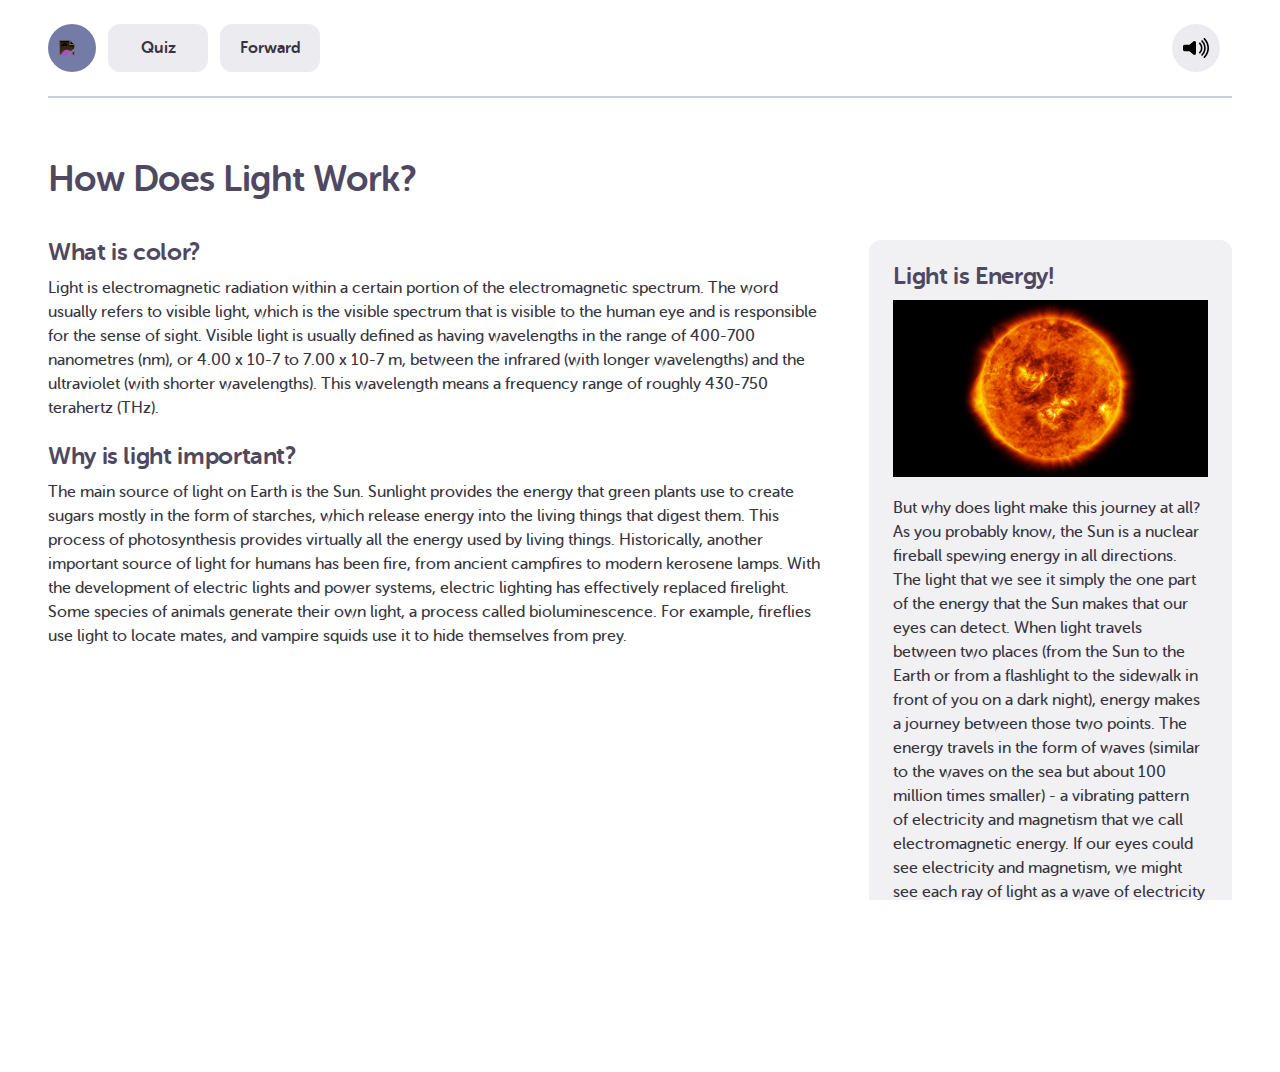
==== page1.html @ 5d329554 "Initial file upload" ====
<!DOCTYPE html>
<html>

<head>
	<link rel="stylesheet" href="normalize.css">
	<link rel="stylesheet" href="stylebasis.css">
	<link rel="stylesheet" href="css/magnify.css">
	<script src="https://cdnjs.cloudflare.com/ajax/libs/jquery/3.3.1/jquery.min.js"></script>
	<script src="https://cdnjs.cloudflare.com/ajax/libs/jqueryui/1.12.1/jquery-ui.min.js"></script>
	<script src="js/barba.min.js" type="text/javascript"></script>
	<script type="text/javascript" src="js/soundjs.min.js"></script>
	<script type="text/javascript" src="js/functions.js"></script>
	<script type="text/javascript" src="js/anime.min.js"></script>
	<script type="text/javascript" src="js/jquery.magnify.js"></script>
</head>
<div id="barba-wrapper">
	<div class="barba-container">
		<header class="header_top">
			<nav class="nav_top">
				<a href="index.html"><button class="nav_button--context nav_button--featured" data-button-type="home" ontouchstart=""><img src='assets/icons/home@SVG.svg'></button></a>
				<button class="nav_button--standard quiz_open" data-button-type="quiz" ontouchstart=""><span>Quiz</span></button>
				<div class="nav_segmented" data-button-type="navigation">
					<a class="nav_link--forward"><button class="nav_segmented_item"><span>Forward</span></button></a>
				</div>
				<button class="nav_button--context sound_settings" data-button-type="sound" ontouchstart=""><img src='assets/icons/volume@SVG.svg'><span>Sound</span></button>
			</nav>
		</header>

		<body onload="loadSound();">
			<main class="main_content">
				<div class="overlay"></div>
				<section class="quiz_module">
					<h2>Quiz<button class="nav_button nav_button--context quiz_close" ontouchstart=""><img src='assets/icons/crossRed@SVG.svg'><span>Clear</span></button></h2>
					<article class="question" id="question_1">
						<p><strong>Question 1.</strong>Light is a form of...?</p>
						<label>
							<input type="radio" name="question_1_options" correct="true">
							<span class="inner_check"></span><span class="outer_check"></span>
							Energy
						</label>
						<label>
							<input type="radio" name="question_1_options">
							<span class="inner_check"></span><span class="outer_check"></span>
							Force
						</label>
						<label>
							<input type="radio" name="question_1_options">
							<span class="inner_check"></span><span class="outer_check"></span>
							Colour
						</label>
					</article>
					<article class="question" id="question_2">
						<p><strong>Question 2.</strong>The colour of light is dependent on the light's...</p>
						<label>
							<input type="radio" name="question_2_options">
							<span class="inner_check"></span><span class="outer_check"></span>
							Strength
						</label>
						<label>
							<input type="radio" name="question_2_options">
							<span class="inner_check"></span><span class="outer_check"></span>
							Diameter
						</label>
						<label>
							<input type="radio" name="question_2_options" correct="true">
							<span class="inner_check"></span><span class="outer_check"></span>
							Wavelength
						</label>
					</article>
					<article class="question" id="question_3">
						<p><strong>Question 2.</strong>If you were painting, what form of color mixing would you be using?</p>
						<label>
							<input type="radio" name="question_3_options" correct="true">
							<span class="inner_check"></span><span class="outer_check"></span>
							Subtractive Color Mixing
						</label>
						<label>
							<input type="radio" name="question_3_options">
							<span class="inner_check"></span><span class="outer_check"></span>
							Additive Color Mixing
						</label>
						<label>
							<input type="radio" name="question_3_options">
							<span class="inner_check"></span><span class="outer_check"></span>
							Attractive Colour Mixing
						</label>
					</article>
					<article class="question" id="question_4">
						<p><strong>Question 2.</strong>If you were mixing colours on a screen, this would be an example of...?</p>
						<label>
							<input type="radio" name="question_4_options">
							<span class="inner_check"></span><span class="outer_check"></span>
							Aggressive Color Mixing
						</label>
						<label>
							<input type="radio" name="question_4_options" correct="true">
							<span class="inner_check"></span><span class="outer_check"></span>
							Additive Color Mixing
						</label>
						<label>
							<input type="radio" name="question_4_options">
							<span class="inner_check"></span><span class="outer_check"></span>
							Supportive Color Mixing
						</label>
					</article>
					<div class="feedback_container"></div>
					<button class="nav_button nav_button--standard nav_button--validate" ontouchstart=""><span>Submit</span></button>
				</section>
				<section class="page">
					<h1>How Does Light Work?</h1>
					<div class="article_content">
						<article>
							<h2>What is color?</h2>
							<p>Light is electromagnetic radiation within a certain portion of the electromagnetic spectrum. The word usually refers to visible light, which is the visible spectrum that is visible to the human eye and is responsible for the sense of sight. Visible light is usually defined as having wavelengths in the range of 400-700 nanometres (nm), or 4.00 x 10-7 to 7.00 x 10-7 m, between the infrared (with longer wavelengths) and the ultraviolet (with shorter wavelengths). This wavelength means a frequency range of roughly 430-750 terahertz (THz).</p>
						</article>
						<article>
							<h2>Why is light important?</h2>
							<p>The main source of light on Earth is the Sun. Sunlight provides the energy that green plants use to create sugars mostly in the form of starches, which release energy into the living things that digest them. This process of photosynthesis provides virtually all the energy used by living things. Historically, another important source of light for humans has been fire, from ancient campfires to modern kerosene lamps. With the development of electric lights and power systems, electric lighting has effectively replaced firelight. Some species of animals generate their own light, a process called bioluminescence. For example, fireflies use light to locate mates, and vampire squids use it to hide themselves from prey.</p>
						</article>
					</div>
					<aside>
						<h2>Light is Energy!</h2>
						<img src="assets/images/sun.jpg">
						<p>But why does light make this journey at all? As you probably know, the Sun is a nuclear fireball spewing energy in all directions. The light that we see it simply the one part of the energy that the Sun makes that our eyes can detect. When light travels between two places (from the Sun to the Earth or from a flashlight to the sidewalk in front of you on a dark night), energy makes a journey between those two points. The energy travels in the form of waves (similar to the waves on the sea but about 100 million times smaller) - a vibrating pattern of electricity and magnetism that we call electromagnetic energy. If our eyes could see electricity and magnetism, we might see each ray of light as a wave of electricity vibrating in one direction and a wave of magnetism vibrating at right angles to it. These two waves would travel in step and at the speed of light.</p>
					</aside>
				</section>
			</main>
		</body>
	</div>
</div>

</html>
---- stylebasis.css ----
@import url(fonts.css);
* {
  font-family: 'MuseoSansRounded', -apple-system;
  box-sizing: border-box;
  -webkit-tap-highlight-color: transparent;
  margin: 0; }

:root {
  --ui-background: white;
  --ui-general: #ecebef;
  --ui-general-hover: #d0ccdb;
  --ui-general-active: #b3acc8;
  --ui-general-transparent: rgba(236, 235, 239, 0.75);
  --ui-featured: #737BA6;
  --ui-featured-hover: #666397;
  --ui-featured-active: #625284;
  --ui-separator: rgba(152, 164, 184, 0.5);
  --text-header: #4e4860;
  --text-body: #373441;
  --ui-error: rgba(255, 128, 154, 0.3);
  --ui-error-hover: rgba(255, 77, 114, 0.3);
  --ui-error-active: rgba(255, 26, 73, 0.3);
  --ui-error-text: #b30025;
  --ui-valid: rgba(63, 255, 159, 0.3);
  --ui-valid-hover: rgba(12, 255, 134, 0.3);
  --ui-valid-active: rgba(0, 216, 108, 0.3);
  --ui-valid-text: #007239; }

.darkmode {
  --ui-background: #1f1e24;
  --ui-general: #373441;
  --ui-general-hover: #4e4860;
  --ui-general-active: #625784;
  --ui-general-transparent: rgba(55, 52, 65, 0.75);
  --ui-featured: #625284;
  --ui-featured-hover: #666397;
  --ui-featured-active: #737BA6;
  --ui-separator: rgba(102, 99, 151, 0.5);
  --text-header: white;
  --text-body: #b3acc8;
  --ui-error: rgba(179, 0, 37, 0.3);
  --ui-error-hover: rgba(230, 0, 47, 0.3);
  --ui-error-active: rgba(255, 26, 73, 0.3);
  --ui-error-text: #ff809a;
  --ui-valid: rgba(0, 114, 57, 0.3);
  --ui-valid-hover: rgba(0, 165, 83, 0.3);
  --ui-valid-active: rgba(0, 216, 108, 0.3);
  --ui-valid-text: #3fff9f; }
  .darkmode img {
    filter: invert(100%) !important; }

body,
html {
  height: 100%;
  position: relative;
  line-height: 1.5em;
  font-weight: 400;
  -webkit-font-smoothing: antialiased;
  color: var(--text-body);
  overflow-x: hidden;
  background: var(--ui-background);
  transition: all 0.5s ease; }

h1,
h2,
h3,
h4,
h5 {
  color: var(--text-header);
  letter-spacing: -0.015em;
  font-weight: 700; }

h1 {
  font-size: 2.25em; }

h2 {
  font-size: 1.5em; }

a {
  height: 100%;
  text-decoration: none; }

.overlay {
  width: 100vw;
  height: 100vh;
  position: fixed;
  left: 0;
  top: 0;
  z-index: 20;
  opacity: 0;
  visibility: hidden;
  transition: all 0.3s ease;
  background: #070708; }
  .overlay.open {
    visibility: visible;
    opacity: 0.75; }

header {
  height: 96px;
  width: 100%;
  display: flex;
  align-items: center; }
  header nav {
    width: 100%;
    height: calc(100% - 48px);
    display: grid;
    grid-gap: calc(48px / 4);
    grid-template-columns: auto auto auto 1fr auto auto auto;
    grid-template-areas: "button-home button-quiz toggle-navigation \a free-space \a context-settings context-sound context-help";
    align-items: center;
    padding: 0 48px; }
  header .nav_segmented {
    display: flex;
    height: 100%;
    width: auto;
    align-items: stretch;
    transition: all 0.1s ease;
    overflow: hidden;
    border-radius: 12px; }
    header .nav_segmented .nav_segmented_item {
      border-radius: 0; }
    header .nav_segmented:hover {
      background: var(--ui-general-hover);
      transform: scale(1.04); }
      header .nav_segmented:hover .nav_segmented_item {
        transform: scale(1); }
    header .nav_segmented:active {
      background: var(--ui-general-active);
      color: white;
      transform: scale(0.96); }
    header .nav_segmented a:first-child .nav_segmented_item {
      border-bottom-right-radius: 0;
      border-top-right-radius: 0; }
    header .nav_segmented a:last-child .nav_segmented_item {
      border-bottom-left-radius: 0;
      border-top-left-radius: 0; }

button {
  display: flex;
  align-items: center;
  min-width: 100px;
  height: 48px;
  appearance: none;
  border: 0;
  background: var(--ui-general);
  transition: all 0.1s ease;
  border-radius: 12px; }
  button:hover {
    background: var(--ui-general-hover);
    transform: scale(1.04); }
  button:active {
    background: var(--ui-general-active);
    color: white;
    transform: scale(0.96); }
  button span {
    display: block;
    width: 100%;
    text-align: center;
    font-weight: 600;
    color: var(--text-body); }
  button.muted {
    background: var(--ui-error); }
    button.muted:hover {
      background: var(--ui-error-hover); }
    button.muted:active {
      background: var(--ui-error-active); }
    button.muted img {
      filter: invert(0%) !important; }
  button.nav_button--context {
    min-width: 0;
    width: 48px;
    border-radius: 50%; }
    button.nav_button--context span {
      display: none; }
    button.nav_button--context img {
      width: 70%;
      object-fit: contain;
      margin: auto; }
  button.nav_button--featured {
    background-color: var(--ui-featured); }
    button.nav_button--featured:hover {
      background-color: var(--ui-featured-hover); }
    button.nav_button--featured:active {
      background-color: var(--ui-featured-active); }
    button.nav_button--featured img {
      filter: invert(100%) !important; }
  button.nav_button--validate {
    background: var(--ui-valid); }
    button.nav_button--validate:hover {
      background: var(--ui-valid-hover); }
    button.nav_button--validate:active {
      background: var(--ui-valid-active); }
    button.nav_button--validate span {
      color: var(--ui-valid-text); }
  button.nav_button.quiz_close {
    background: var(--ui-error); }
    button.nav_button.quiz_close:hover {
      background: var(--ui-error-hover); }
    button.nav_button.quiz_close:active {
      background: var(--ui-error-active); }
    button.nav_button.quiz_close span {
      color: var(--ui-error-text); }
    button.nav_button.quiz_close img {
      filter: invert(0%) !important; }

*[data-button-type="home"] {
  grid-area: button-home; }

*[data-button-type="quiz"] {
  grid-area: button-quiz; }

*[data-button-type="navigation"] {
  grid-area: toggle-navigation; }

*[data-button-type="settings"] {
  grid-area: context-settings; }

*[data-button-type="sound"] {
  grid-area: context-sound; }

*[data-button-type="help"] {
  grid-area: context-help; }

main {
  position: relative;
  height: calc(100% - 96px);
  padding: 48px; }
  main.welcome_container {
    text-align: center;
    display: grid;
    height: 100vh;
    place-items: center; }
    main.welcome_container section {
      grid-template-columns: 1fr;
      grid-column-gap: 0;
      height: auto; }
      main.welcome_container section iframe {
        flex: 1;
        width: 100%; }
      main.welcome_container section p {
        text-align: left; }
      main.welcome_container section button {
        margin: auto;
        margin-top: calc(48px / 2); }

section {
  display: grid;
  grid-template-columns: 1fr 1fr 1fr;
  grid-template-rows: 1fr auto;
  grid-row-gap: calc(48px / 2);
  grid-column-gap: 48px;
  grid-template-areas: "title title title" "content content aside";
  border-radius: 12px;
  height: 100%; }
  section h1 {
    grid-area: title; }
  section hr {
    border: 0;
    height: 2px;
    display: block;
    width: 100%;
    background: var(--ui-separator); }
  section.page:before {
    content: '';
    display: block;
    position: absolute;
    margin: 0;
    left: 48px;
    right: 48px;
    height: 2px;
    top: 0;
    background: var(--ui-separator); }
  section.color_module {
    height: calc(100vh - (96px * 2) - 48px); }
  section.quiz_module {
    z-index: 100;
    background: var(--ui-background);
    box-shadow: 0px 4px 24px rgba(0, 0, 0, 0.2);
    position: fixed;
    width: 60%;
    left: 20%;
    right: 20%;
    bottom: 5%;
    top: 5%;
    height: auto;
    padding: 48px;
    display: block;
    opacity: 0;
    overflow: scroll;
    visibility: hidden;
    transform: translateX(100vw);
    transition: 0.4s ease; }
    section.quiz_module.open {
      transform: translateX(0);
      opacity: 1;
      visibility: visible; }
    section.quiz_module > * + * {
      margin-top: calc(48px / 2); }
    section.quiz_module h2 {
      display: flex;
      align-items: center;
      font-weight: 700;
      justify-content: space-between; }
    section.quiz_module article {
      grid-area: content;
      background: var(--ui-general);
      padding: 12px;
      border-radius: 12px; }
      section.quiz_module article.answer_correct .quiz_message {
        padding: 4px;
        border-radius: calc(12px / 2);
        display: block;
        background-color: var(--ui-valid);
        color: var(--ui-valid-text); }
      section.quiz_module article.answer_incorrect .quiz_message {
        padding: 4px;
        border-radius: calc(12px / 2);
        display: block;
        background-color: var(--ui-error);
        color: var(--ui-error-text); }
      section.quiz_module article strong {
        display: block;
        color: var(--text-header); }
      section.quiz_module article label:not(:last-child) {
        margin-right: 12px; }
      section.quiz_module article label {
        padding: 6px 0;
        display: inline-flex;
        align-items: center;
        position: relative;
        padding-left: calc(32px + 12px); }
        section.quiz_module article label .inner_check, section.quiz_module article label .outer_check {
          display: block;
          position: absolute;
          left: 0px;
          top: 50%;
          left: 16px;
          transform: translate(-50%, -50%) scale(1);
          border-radius: 50%;
          transition: all 0.15s ease; }
        section.quiz_module article label .outer_check {
          background: var(--ui-general-hover);
          width: 32px;
          height: 32px; }
        section.quiz_module article label .inner_check {
          background: var(--ui-general);
          width: 28px;
          height: 28px;
          z-index: 2; }
        section.quiz_module article label input[type=radio] {
          display: none; }
        section.quiz_module article label:hover .outer_check {
          transform: translate(-50%, -50%) scale(0.95); }
        section.quiz_module article label:hover .inner_check {
          transform: translate(-50%, -50%) scale(0.8); }
        section.quiz_module article label:active .outer_check {
          transform: translate(-50%, -50%) scale(0.9); }
        section.quiz_module article label:active .inner_check {
          transform: translate(-50%, -50%) scale(0.65); }
        section.quiz_module article label input:checked ~ .inner_check {
          transform: translate(-50%, -50%) scale(0.15); }
        section.quiz_module article label input:checked ~ .outer_check {
          transform: translate(-50%, -50%) scale(1);
          background: var(--ui-featured); }
        section.quiz_module article label:hover input:checked ~ .inner_check {
          transform: translate(-50%, -50%) scale(0.2); }
        section.quiz_module article label:hover input:checked ~ .outer_check {
          transform: translate(-50%, -50%) scale(0.95);
          background: var(--ui-featured-hover); }
        section.quiz_module article label:active input:checked ~ .inner_check {
          transform: translate(-50%, -50%) scale(0.35); }
        section.quiz_module article label:active input:checked ~ .outer_check {
          transform: translate(-50%, -50%) scale(0.9);
          background: var(--ui-featured-active); }
  section.device_module {
    grid-template-areas: "title" "content";
    grid-template-columns: 1fr; }
    section.device_module .device_drawer {
      width: calc(100vw - (48px * 2));
      display: flex;
      flex-flow: row nowrap;
      border-top: 2px solid var(--ui-separator);
      border-bottom: 2px solid var(--ui-separator);
      padding: 48px 0;
      overflow-x: scroll; }
      section.device_module .device_drawer > div {
        padding: 48px;
        background: var(--ui-general-transparent);
        border-radius: 12px;
        min-width: 800px;
        display: inline-block;
        flex-flow: column nowrap;
        justify-content: flex-start;
        margin-top: 0; }
        section.device_module .device_drawer > div:not(:last-child) {
          margin-right: 48px; }
        section.device_module .device_drawer > div p {
          display: block; }
          section.device_module .device_drawer > div p strong {
            display: block;
            margin-top: 12px; }
      section.device_module .device_drawer .magnify {
        display: flex;
        justify-content: center; }
        section.device_module .device_drawer .magnify img {
          object-fit: contain; }
        section.device_module .device_drawer .magnify > .magnify_lens {
          width: 300px;
          height: 300px; }
  section .excerpt {
    margin-top: 24px;
    border-top: 2px solid var(--ui-separator);
    padding-top: 24px;
    display: flex;
    flex-flow: row nowrap;
    align-items: stretch; }
    section .excerpt img,
    section .excerpt iframe {
      display: block;
      width: 20%;
      height: 100%;
      object-fit: cover;
      margin-right: 24px; }
  section .article_content {
    grid-area: content; }
    section .article_content > * + * {
      margin-top: 24px; }
  section aside {
    grid-area: aside;
    background: var(--ui-general-transparent);
    border-radius: 12px;
    padding: calc(48px / 2);
    z-index: 10;
    -webkit-backdrop-filter: blur(32px); }
    section aside img {
      width: 100%; }
  section aside > * + *,
  section article > * + * {
    margin-top: 12px; }

.excerpt img,
.excerpt iframe,
.aside img {
  border-radius: calc(12px / 2); }

.color_module .box {
  position: absolute;
  background: transparent;
  left: 50%;
  top: 50%;
  width: 100%;
  height: 100%;
  transform: translate(-50%, -50%);
  transform-origin: center center; }
  .color_module .box .box_wrapper {
    isolation: isolate;
    position: relative;
    width: 100%;
    height: 100%; }
  .color_module .box .box_wrapper .pearl {
    position: absolute;
    background: inherit;
    border-radius: 50%;
    transform: translate(-50%, -50%) scale(0); }

.color_module#color_mix--subtractive .pearl {
  mix-blend-mode: multiply; }

.color_module#color_mix--additive .pearl {
  mix-blend-mode: screen; }

.context_menu {
  position: absolute;
  bottom: calc((96px - 48px) / 2);
  right: 0;
  padding: 0 48px;
  display: flex;
  height: 48px; }
  .context_menu > * + * {
    margin-left: calc(48px / 4); }
  .context_menu .nav_button--context img {
    filter: invert(100%); }
---- css/magnify.css ----
html.magnifying > body {
  overflow-x: hidden !important;
}
.magnify,
.magnify > .magnify-lens,
.magnify-mobile,
.lens-mobile { /* Reset */
  min-width: 0;
  min-height: 0;
  animation: none;
  border: none;
  float: none;
  margin: 0;
  opacity: 1;
  outline: none;
  overflow: visible;
  padding: 0;
  text-indent: 0;
  transform: none;
  transition: none;
}
.magnify {
  position: relative;
  width: auto;
  height: auto;
  box-shadow: none;
  display: inline-block;
  z-index: inherit;
}
.magnify > .magnify-lens { /* Magnifying lens */
  position: absolute;
  width: 200px;
  height: 200px;
  border-radius: 100%;
  /* Multiple box shadows to achieve the glass lens effect */
  box-shadow: 0 0 0 7px rgba(255, 255, 255, 0.85),
    0 0 7px 7px rgba(0, 0, 0, 0.25),
    inset 0 0 40px 2px rgba(0, 0, 0, 0.25);
  cursor: none;
  display: none;
  z-index: 99;
}
.magnify > .magnify-lens.loading {
  background: #333 !important;
  opacity: 0.8;
}
.magnify > .magnify-lens.loading:after { /* Loading text */
  position: absolute;
  top: 50%;
  left: 0;
  width: 100%;
  color: #fff;
  content: 'Loading...';
  font: italic normal 16px/1 Calibri, sans-serif;
  letter-spacing: 1px;
  margin-top: -8px;
  text-align: center;
  text-shadow: 0 0 2px rgba(51, 51, 51, 0.8);
  text-transform: none;
}
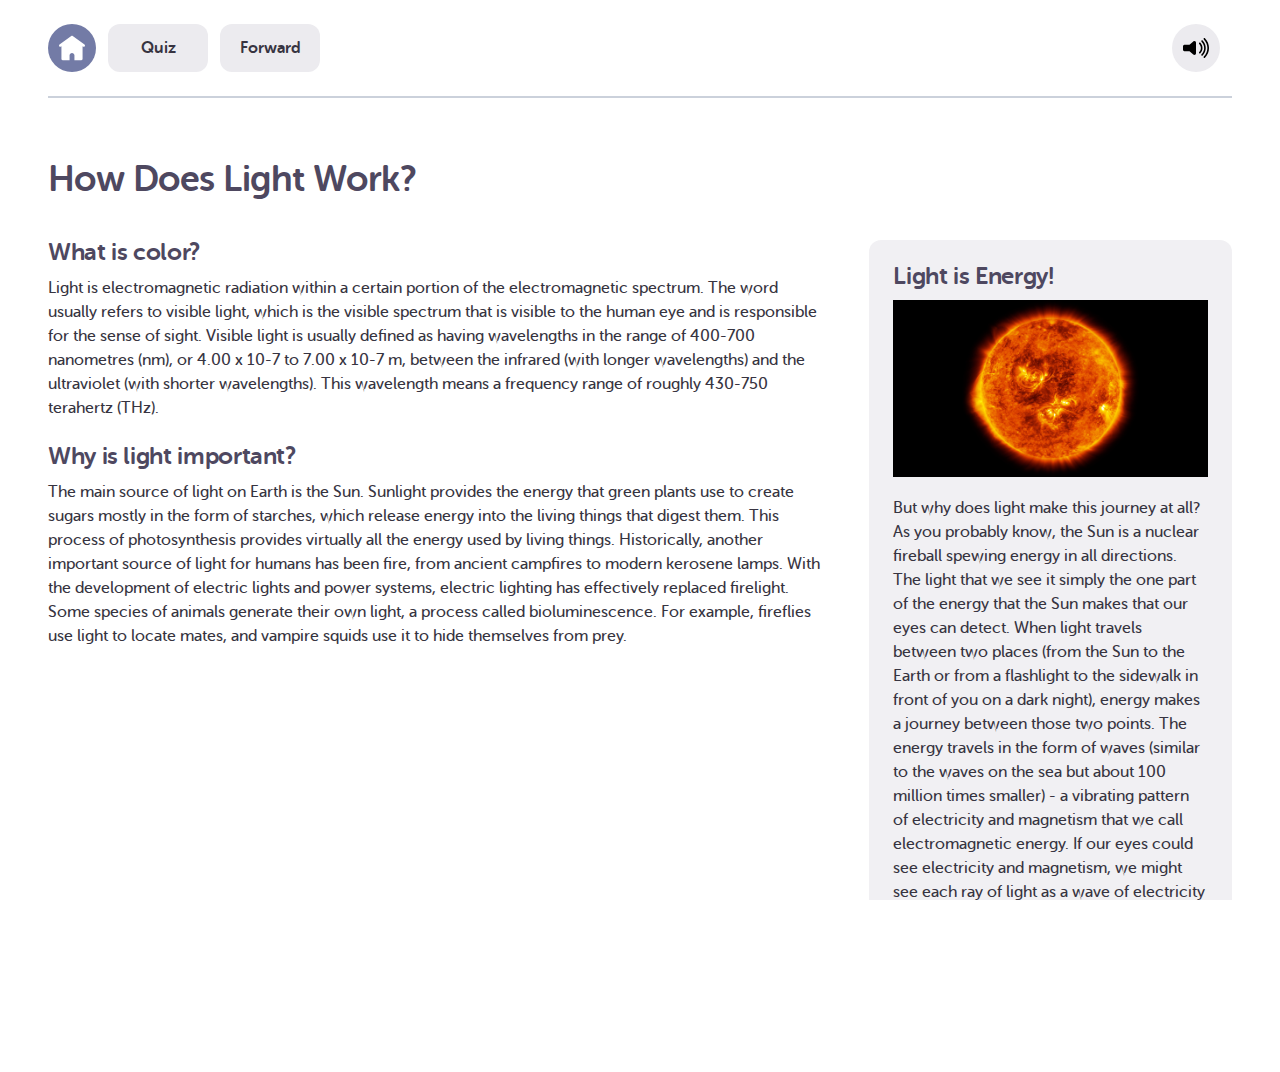
==== commit ed080909: "File path fix" ====
--- a/page1.html
+++ b/page1.html
@@ -17,12 +17,12 @@
 	<div class="barba-container">
 		<header class="header_top">
 			<nav class="nav_top">
-				<a href="index.html"><button class="nav_button--context nav_button--featured" data-button-type="home" ontouchstart=""><img src='assets/icons/home@SVG.svg'></button></a>
+				<a href="index.html"><button class="nav_button--context nav_button--featured" data-button-type="home" ontouchstart=""><img src='/assets/icons/Home.svg'></button></a>
 				<button class="nav_button--standard quiz_open" data-button-type="quiz" ontouchstart=""><span>Quiz</span></button>
 				<div class="nav_segmented" data-button-type="navigation">
 					<a class="nav_link--forward"><button class="nav_segmented_item"><span>Forward</span></button></a>
 				</div>
-				<button class="nav_button--context sound_settings" data-button-type="sound" ontouchstart=""><img src='assets/icons/volume@SVG.svg'><span>Sound</span></button>
+				<button class="nav_button--context sound_settings" data-button-type="sound" ontouchstart=""><img src='/assets/icons/Volume.svg'><span>Sound</span></button>
 			</nav>
 		</header>
 
@@ -30,7 +30,7 @@
 			<main class="main_content">
 				<div class="overlay"></div>
 				<section class="quiz_module">
-					<h2>Quiz<button class="nav_button nav_button--context quiz_close" ontouchstart=""><img src='assets/icons/crossRed@SVG.svg'><span>Clear</span></button></h2>
+					<h2>Quiz<button class="nav_button nav_button--context quiz_close" ontouchstart=""><img src='/assets/icons/crossRed.svg'><span>Clear</span></button></h2>
 					<article class="question" id="question_1">
 						<p><strong>Question 1.</strong>Light is a form of...?</p>
 						<label>
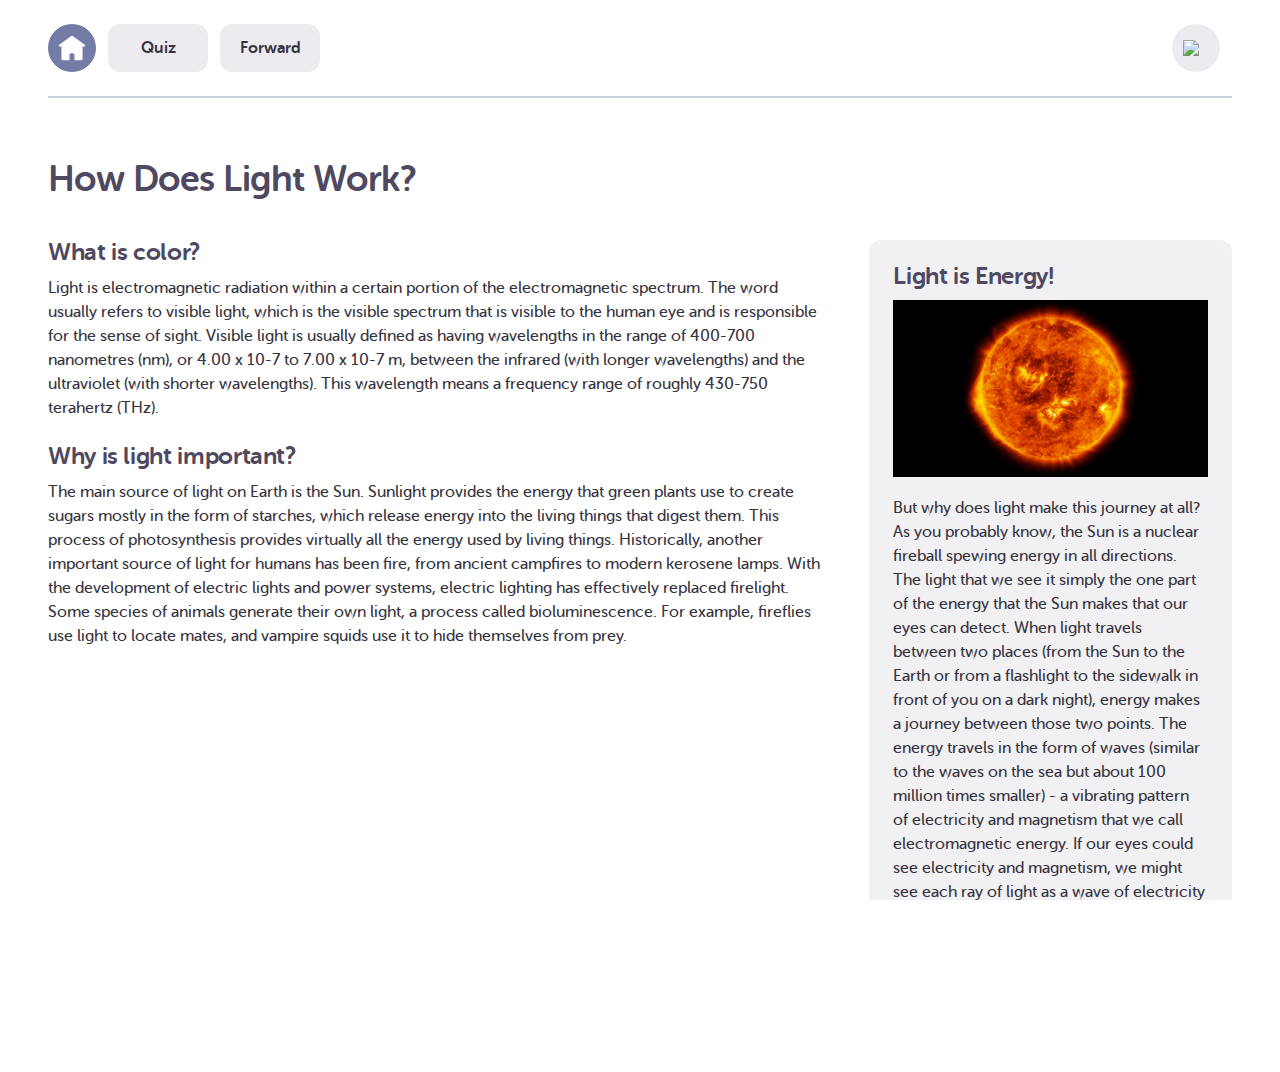
==== commit 2e2e4327: "page1 filespaths corrected" ====
--- a/page1.html
+++ b/page1.html
@@ -17,12 +17,12 @@
 	<div class="barba-container">
 		<header class="header_top">
 			<nav class="nav_top">
-				<a href="index.html"><button class="nav_button--context nav_button--featured" data-button-type="home" ontouchstart=""><img src='/assets/icons/Home.svg'></button></a>
+				<a href="index.html"><button class="nav_button--context nav_button--featured" data-button-type="home" ontouchstart=""><img src='/assets/icons/home.svg'></button></a>
 				<button class="nav_button--standard quiz_open" data-button-type="quiz" ontouchstart=""><span>Quiz</span></button>
 				<div class="nav_segmented" data-button-type="navigation">
 					<a class="nav_link--forward"><button class="nav_segmented_item"><span>Forward</span></button></a>
 				</div>
-				<button class="nav_button--context sound_settings" data-button-type="sound" ontouchstart=""><img src='/assets/icons/Volume.svg'><span>Sound</span></button>
+				<button class="nav_button--context sound_settings" data-button-type="sound" ontouchstart=""><img src='/assets/icons/volume.svg'><span>Sound</span></button>
 			</nav>
 		</header>
 
